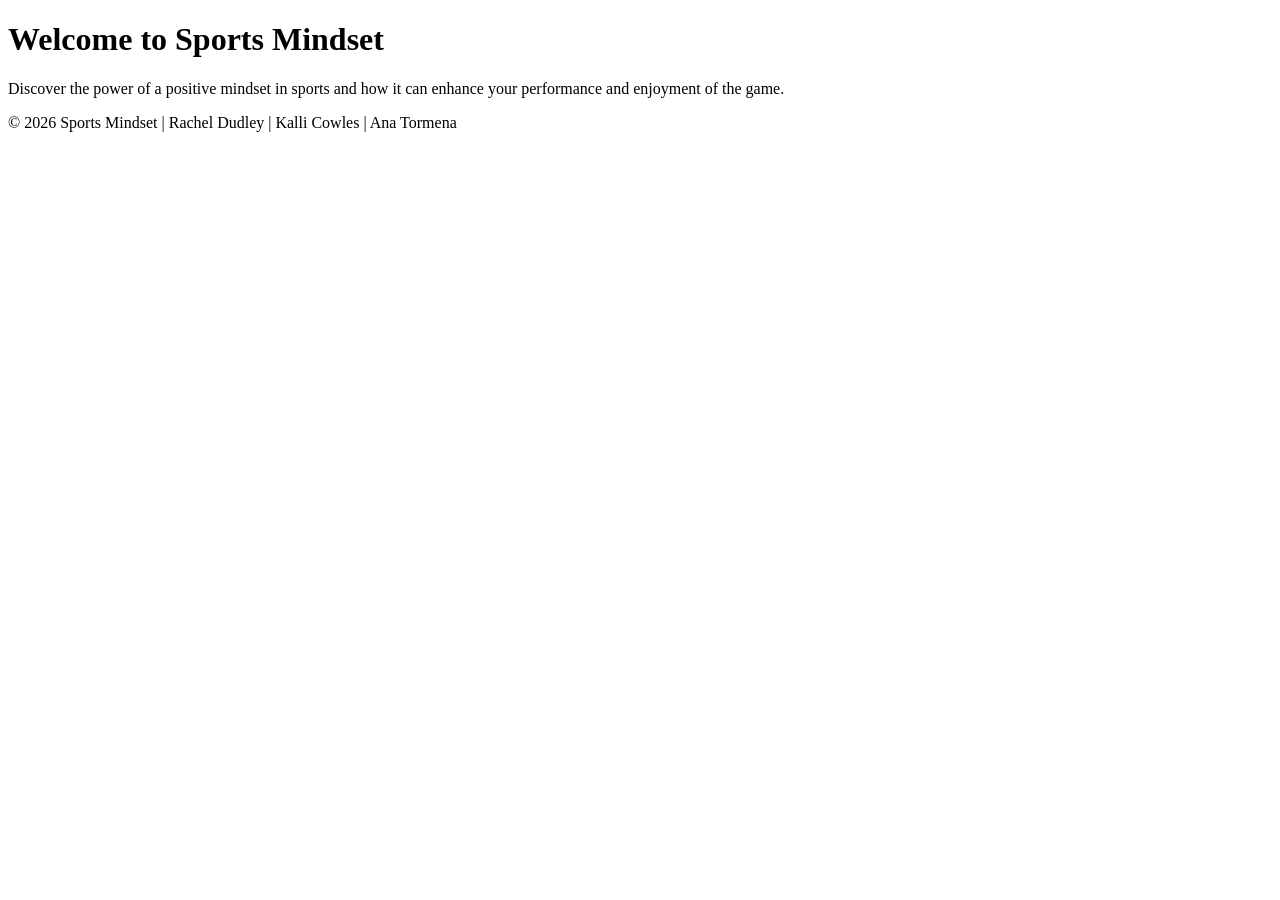
==== index.html @ dffb7da3 "remove full stop" ====
<!DOCTYPE html>
<html lang="en">
<head>
    <meta charset="UTF-8">
    <meta name="viewport" content="width=device-width, initial-scale=1.0">
    <title>Sports Mindset</title>
</head>
<body>
    <h1>Welcome to Sports Mindset</h1>
    <p>Discover the power of a positive mindset in sports and how it can enhance your performance and enjoyment of the game.</p>
</body>
<footer>
    <p>&copy; 2026 Sports Mindset | Rachel Dudley | Kalli Cowles | Ana Tormena</p>
</footer>
</html>
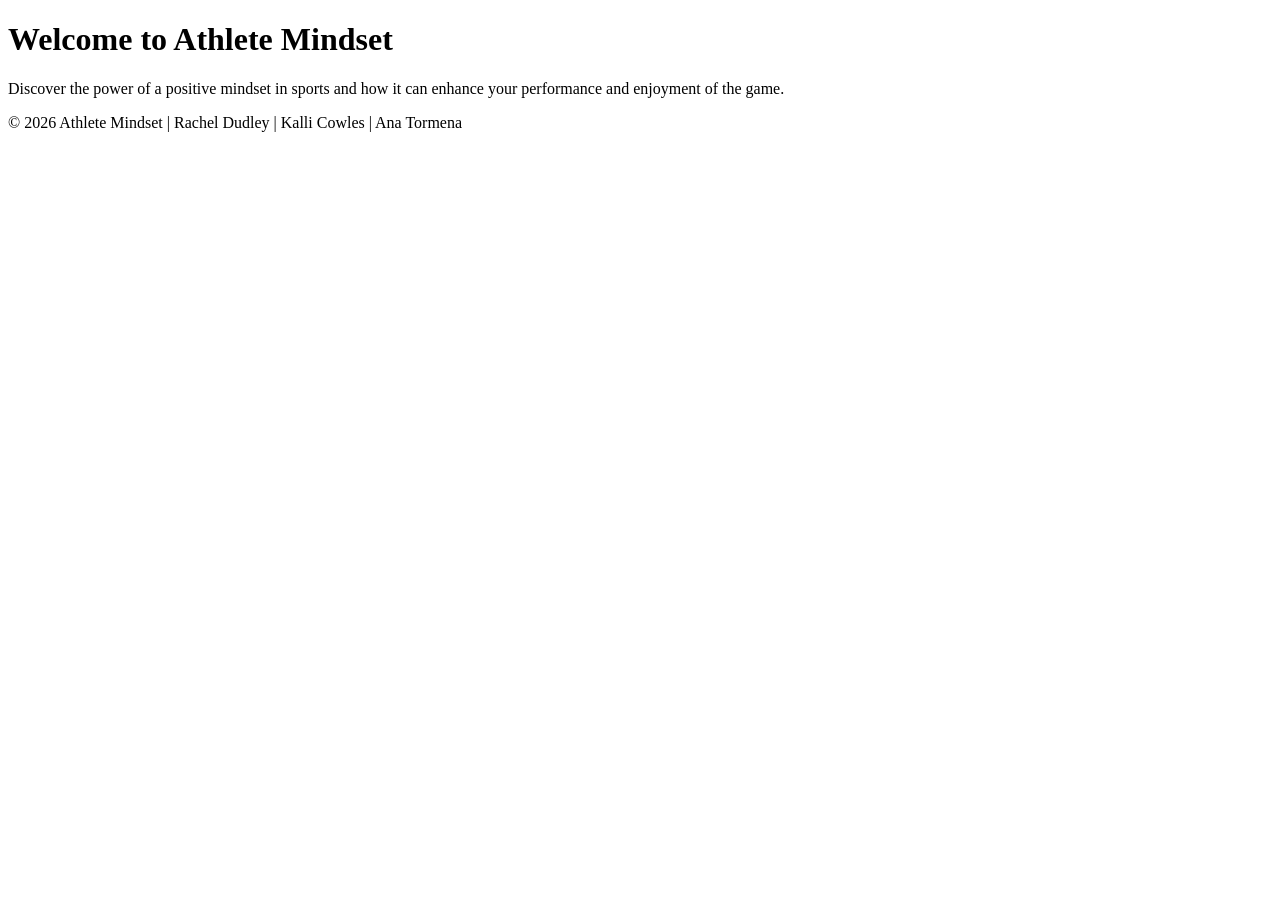
==== commit 06a1fe43: "update Sport Mindset to Athlete Mindset" ====
--- a/index.html
+++ b/index.html
@@ -3,13 +3,13 @@
 <head>
     <meta charset="UTF-8">
     <meta name="viewport" content="width=device-width, initial-scale=1.0">
-    <title>Sports Mindset</title>
+    <title>Athlete Mindset</title>
 </head>
 <body>
-    <h1>Welcome to Sports Mindset</h1>
+    <h1>Welcome to Athlete Mindset</h1>
     <p>Discover the power of a positive mindset in sports and how it can enhance your performance and enjoyment of the game.</p>
 </body>
 <footer>
-    <p>&copy; 2026 Sports Mindset | Rachel Dudley | Kalli Cowles | Ana Tormena</p>
+    <p>&copy; 2026 Athlete Mindset | Rachel Dudley | Kalli Cowles | Ana Tormena</p>
 </footer>
 </html>
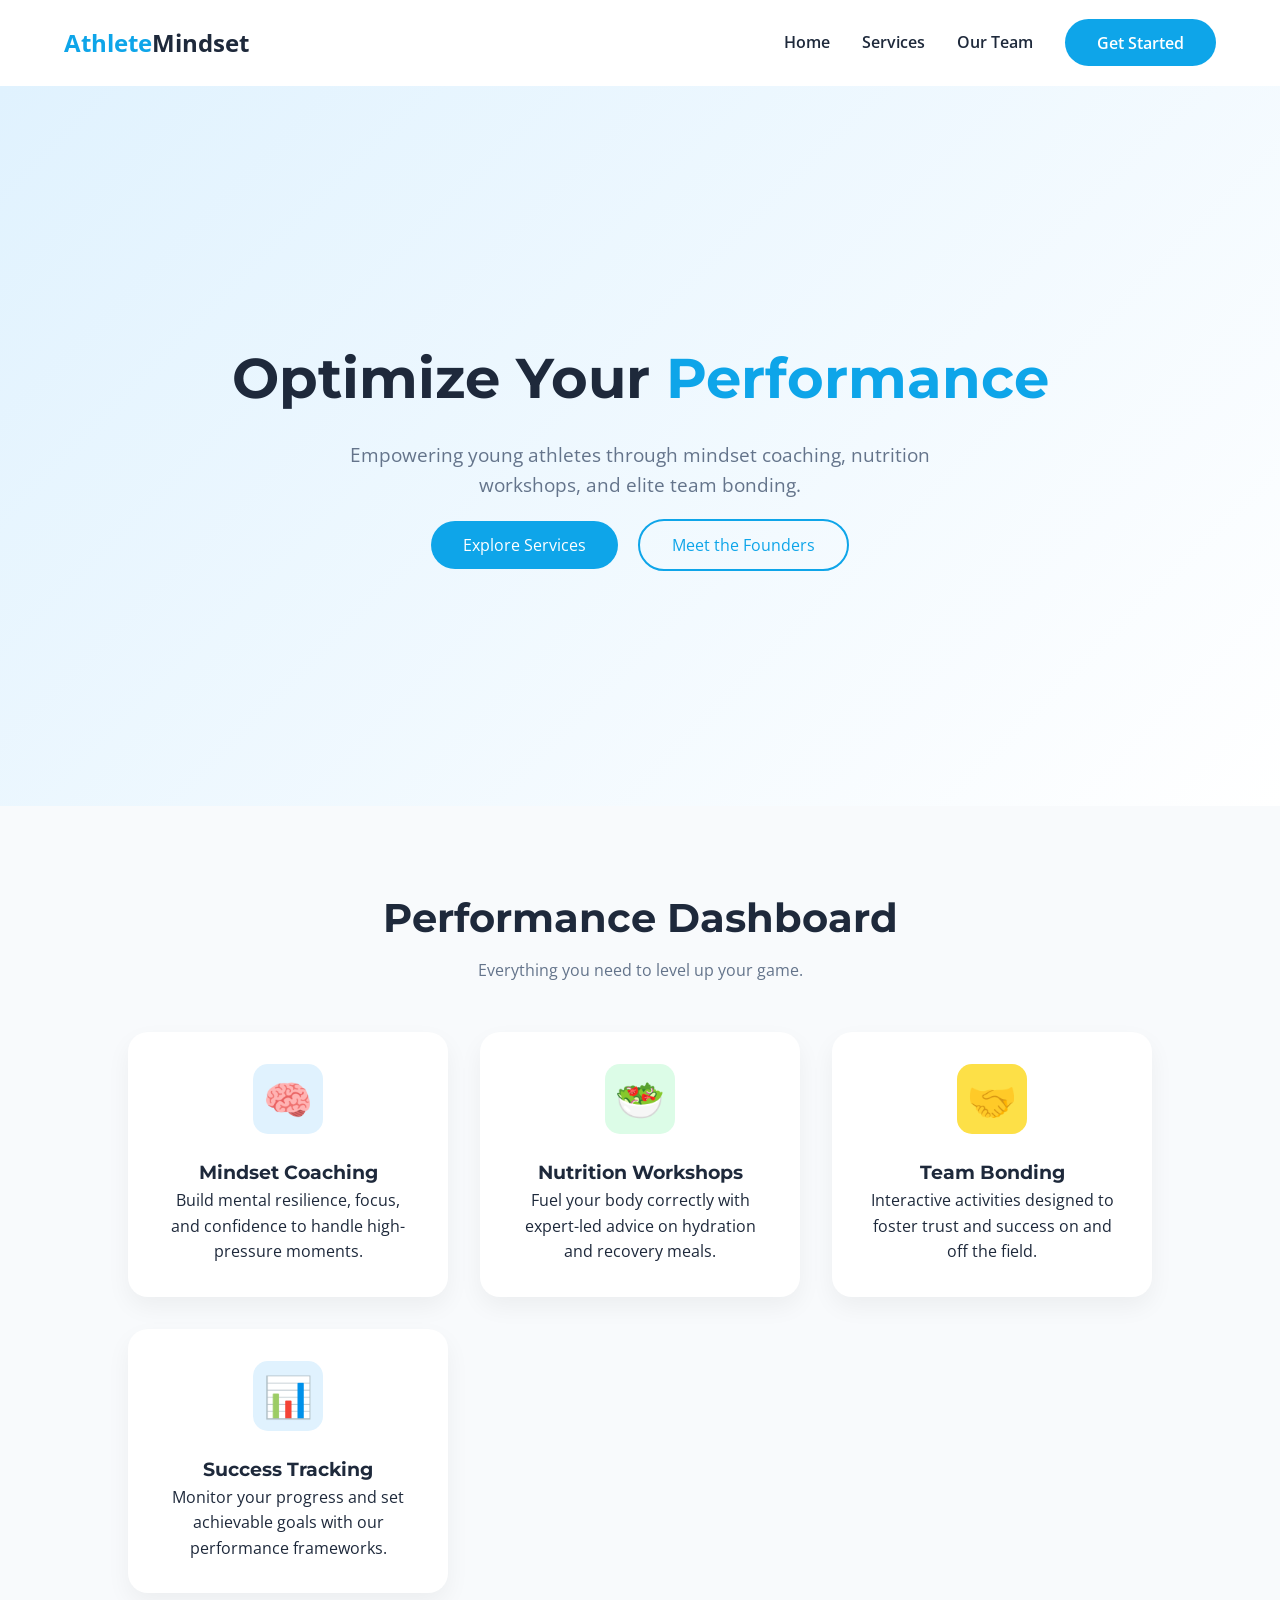
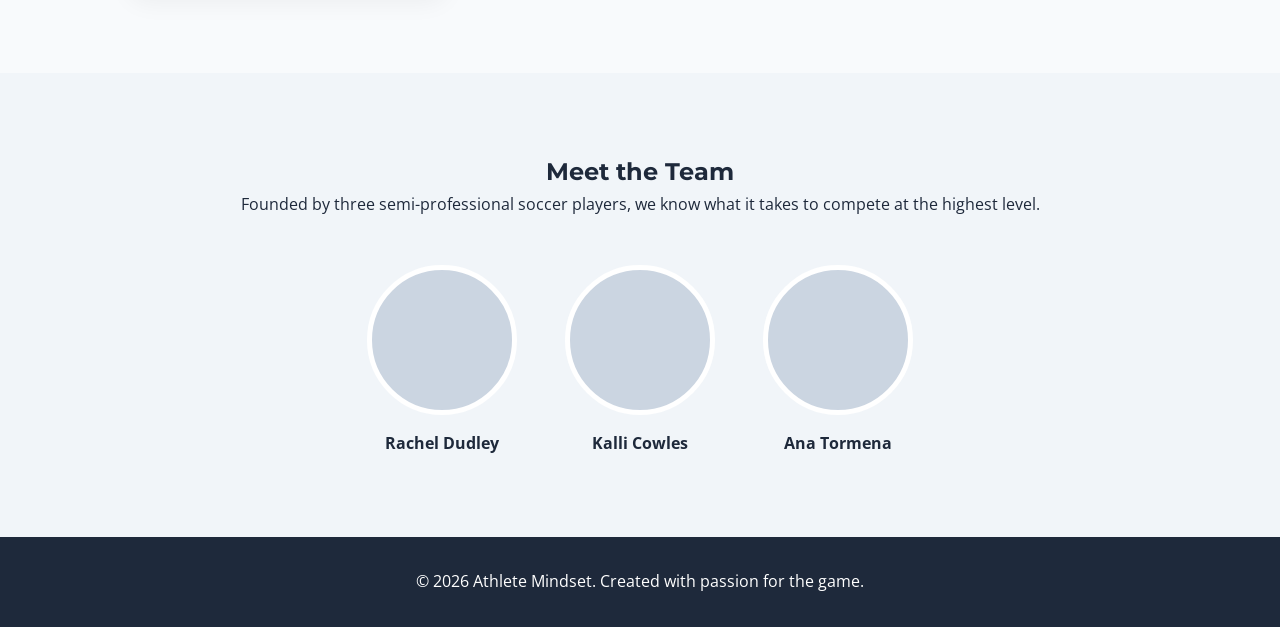
==== commit 7b7ded5d: "Add css style file and js for functionality" ====
--- a/index.html
+++ b/index.html
@@ -3,13 +3,96 @@
 <head>
     <meta charset="UTF-8">
     <meta name="viewport" content="width=device-width, initial-scale=1.0">
-    <title>Athlete Mindset</title>
+    <title>Athlete Mindset | Peak Performance</title>
+    <link rel="stylesheet" href="style.css">
+    <!-- Google Fonts: Montserrat for headings, Open Sans for body -->
+    <link href="https://fonts.googleapis.com/css2?family=Montserrat:wght@700&family=Open+Sans:wght@400;600&display=swap" rel="stylesheet">
 </head>
 <body>
-    <h1>Welcome to Athlete Mindset</h1>
-    <p>Discover the power of a positive mindset in sports and how it can enhance your performance and enjoyment of the game.</p>
+
+    <!-- Navigation -->
+    <nav class="navbar">
+        <div class="logo">Athlete<span>Mindset</span></div>
+        <ul class="nav-links">
+            <li><a href="#home">Home</a></li>
+            <li><a href="#services">Services</a></li>
+            <li><a href="#about">Our Team</a></li>
+            <li><a href="#contact" class="btn-primary">Get Started</a></li>
+        </ul>
+    </nav>
+
+    <!-- Hero Section -->
+    <header id="home" class="hero">
+        <div class="hero-content">
+            <h1>Optimize Your <span class="highlight">Performance</span></h1>
+            <p>Empowering young athletes through mindset coaching, nutrition workshops, and elite team bonding.</p>
+            <div class="hero-btns">
+                <a href="#services" class="btn-primary">Explore Services</a>
+                <a href="#about" class="btn-secondary">Meet the Founders</a>
+            </div>
+        </div>
+    </header>
+
+    <!-- Dashboard/Services Section -->
+    <section id="services" class="dashboard-section">
+        <h2 class="section-title">Performance Dashboard</h2>
+        <p class="section-subtitle">Everything you need to level up your game.</p>
+        
+        <div class="dashboard-grid">
+            <!-- Card 1 -->
+            <div class="card">
+                <div class="card-icon blue">🧠</div>
+                <h3>Mindset Coaching</h3>
+                <p>Build mental resilience, focus, and confidence to handle high-pressure moments.</p>
+            </div>
+            <!-- Card 2 -->
+            <div class="card">
+                <div class="card-icon green">🥗</div>
+                <h3>Nutrition Workshops</h3>
+                <p>Fuel your body correctly with expert-led advice on hydration and recovery meals.</p>
+            </div>
+            <!-- Card 3 -->
+            <div class="card">
+                <div class="card-icon yellow">🤝</div>
+                <h3>Team Bonding</h3>
+                <p>Interactive activities designed to foster trust and success on and off the field.</p>
+            </div>
+            <!-- Card 4 -->
+            <div class="card">
+                <div class="card-icon blue">📊</div>
+                <h3>Success Tracking</h3>
+                <p>Monitor your progress and set achievable goals with our performance frameworks.</p>
+            </div>
+        </div>
+    </section>
+
+    <!-- About Section -->
+    <section id="about" class="about-section">
+        <div class="about-container">
+            <h2>Meet the Team</h2>
+            <p>Founded by three semi-professional soccer players, we know what it takes to compete at the highest level.</p>
+            <div class="team-grid">
+                <div class="team-member">
+                    <div class="member-photo"></div>
+                    <h4>Rachel Dudley</h4>
+                </div>
+                <div class="team-member">
+                    <div class="member-photo"></div>
+                    <h4>Kalli Cowles</h4>
+                </div>
+                <div class="team-member">
+                    <div class="member-photo"></div>
+                    <h4>Ana Tormena</h4>
+                </div>
+            </div>
+        </div>
+    </section>
+
+    <!-- Footer -->
+    <footer>
+        <p>&copy; 2026 Athlete Mindset. Created with passion for the game.</p>
+    </footer>
+
+    <script src="script.js"></script>
 </body>
-<footer>
-    <p>&copy; 2026 Athlete Mindset | Rachel Dudley | Kalli Cowles | Ana Tormena</p>
-</footer>
 </html>
--- a/style.css
+++ b/style.css
@@ -0,0 +1,193 @@
+/* Color Palette & Variables */
+:root {
+    --primary-blue: #0EA5E9;
+    --soft-blue: #E0F2FE;
+    --light-green: #DCFCE7;
+    --accent-yellow: #FDE047;
+    --text-dark: #1E293B;
+    --text-light: #64748B;
+    --white: #FFFFFF;
+}
+
+* {
+    margin: 0;
+    padding: 0;
+    box-sizing: border-box;
+}
+
+body {
+    font-family: 'Open Sans', sans-serif;
+    color: var(--text-dark);
+    line-height: 1.6;
+    background-color: #F8FAFC;
+    scroll-behavior: smooth;
+}
+
+h1, h2, h3 {
+    font-family: 'Montserrat', sans-serif;
+}
+
+/* Navigation */
+.navbar {
+    display: flex;
+    justify-content: space-between;
+    align-items: center;
+    padding: 1.5rem 5%;
+    background: var(--white);
+    position: sticky;
+    top: 0;
+    z-index: 1000;
+    box-shadow: 0 2px 10px rgba(0,0,0,0.05);
+}
+
+.logo {
+    font-size: 1.5rem;
+    font-weight: 700;
+    color: var(--primary-blue);
+}
+
+.logo span {
+    color: var(--text-dark);
+}
+
+.nav-links {
+    display: flex;
+    list-style: none;
+    align-items: center;
+}
+
+.nav-links li {
+    margin-left: 2rem;
+}
+
+.nav-links a {
+    text-decoration: none;
+    color: var(--text-dark);
+    font-weight: 600;
+    transition: 0.3s;
+}
+
+.nav-links a:hover {
+    color: var(--primary-blue);
+}
+
+/* Hero Section */
+.hero {
+    height: 80vh;
+    display: flex;
+    align-items: center;
+    justify-content: center;
+    text-align: center;
+    background: linear-gradient(135deg, var(--soft-blue) 0%, #ffffff 100%);
+    padding: 0 5%;
+}
+
+.hero h1 {
+    font-size: 3.5rem;
+    margin-bottom: 1rem;
+}
+
+.highlight {
+    color: var(--primary-blue);
+}
+
+.hero p {
+    font-size: 1.2rem;
+    color: var(--text-light);
+    max-width: 600px;
+    margin: 0 auto 2rem;
+}
+
+/* Buttons */
+.btn-primary {
+    background: var(--primary-blue);
+    color: white !important;
+    padding: 0.8rem 2rem;
+    border-radius: 50px;
+    text-decoration: none;
+    transition: 0.3s;
+}
+
+.btn-primary:hover {
+    background: #0284c7;
+    transform: translateY(-2px);
+}
+
+.btn-secondary {
+    border: 2px solid var(--primary-blue);
+    color: var(--primary-blue);
+    padding: 0.8rem 2rem;
+    border-radius: 50px;
+    text-decoration: none;
+    margin-left: 1rem;
+}
+
+/* Dashboard Section */
+.dashboard-section {
+    padding: 5rem 10%;
+    text-align: center;
+}
+
+.section-title { font-size: 2.5rem; margin-bottom: 0.5rem; }
+.section-subtitle { color: var(--text-light); margin-bottom: 3rem; }
+
+.dashboard-grid {
+    display: grid;
+    grid-template-columns: repeat(auto-fit, minmax(250px, 1fr));
+    gap: 2rem;
+}
+
+.card {
+    background: var(--white);
+    padding: 2rem;
+    border-radius: 20px;
+    box-shadow: 0 10px 25px rgba(0,0,0,0.05);
+    transition: 0.3s;
+}
+
+.card:hover { transform: translateY(-10px); }
+
+.card-icon {
+    font-size: 2.5rem;
+    width: 70px;
+    height: 70px;
+    line-height: 70px;
+    border-radius: 15px;
+    margin: 0 auto 1.5rem;
+}
+
+.blue { background: var(--soft-blue); }
+.green { background: var(--light-green); }
+.yellow { background: var(--accent-yellow); }
+
+/* About Section */
+.about-section {
+    background: #f1f5f9;
+    padding: 5rem 10%;
+    text-align: center;
+}
+
+.team-grid {
+    display: flex;
+    justify-content: center;
+    gap: 3rem;
+    margin-top: 3rem;
+    flex-wrap: wrap;
+}
+
+.member-photo {
+    width: 150px;
+    height: 150px;
+    background: #cbd5e1;
+    border-radius: 50%;
+    margin: 0 auto 1rem;
+    border: 5px solid white;
+}
+
+/* Footer */
+footer {
+    padding: 2rem;
+    text-align: center;
+    background: var(--text-dark);
+    color: white;
+}
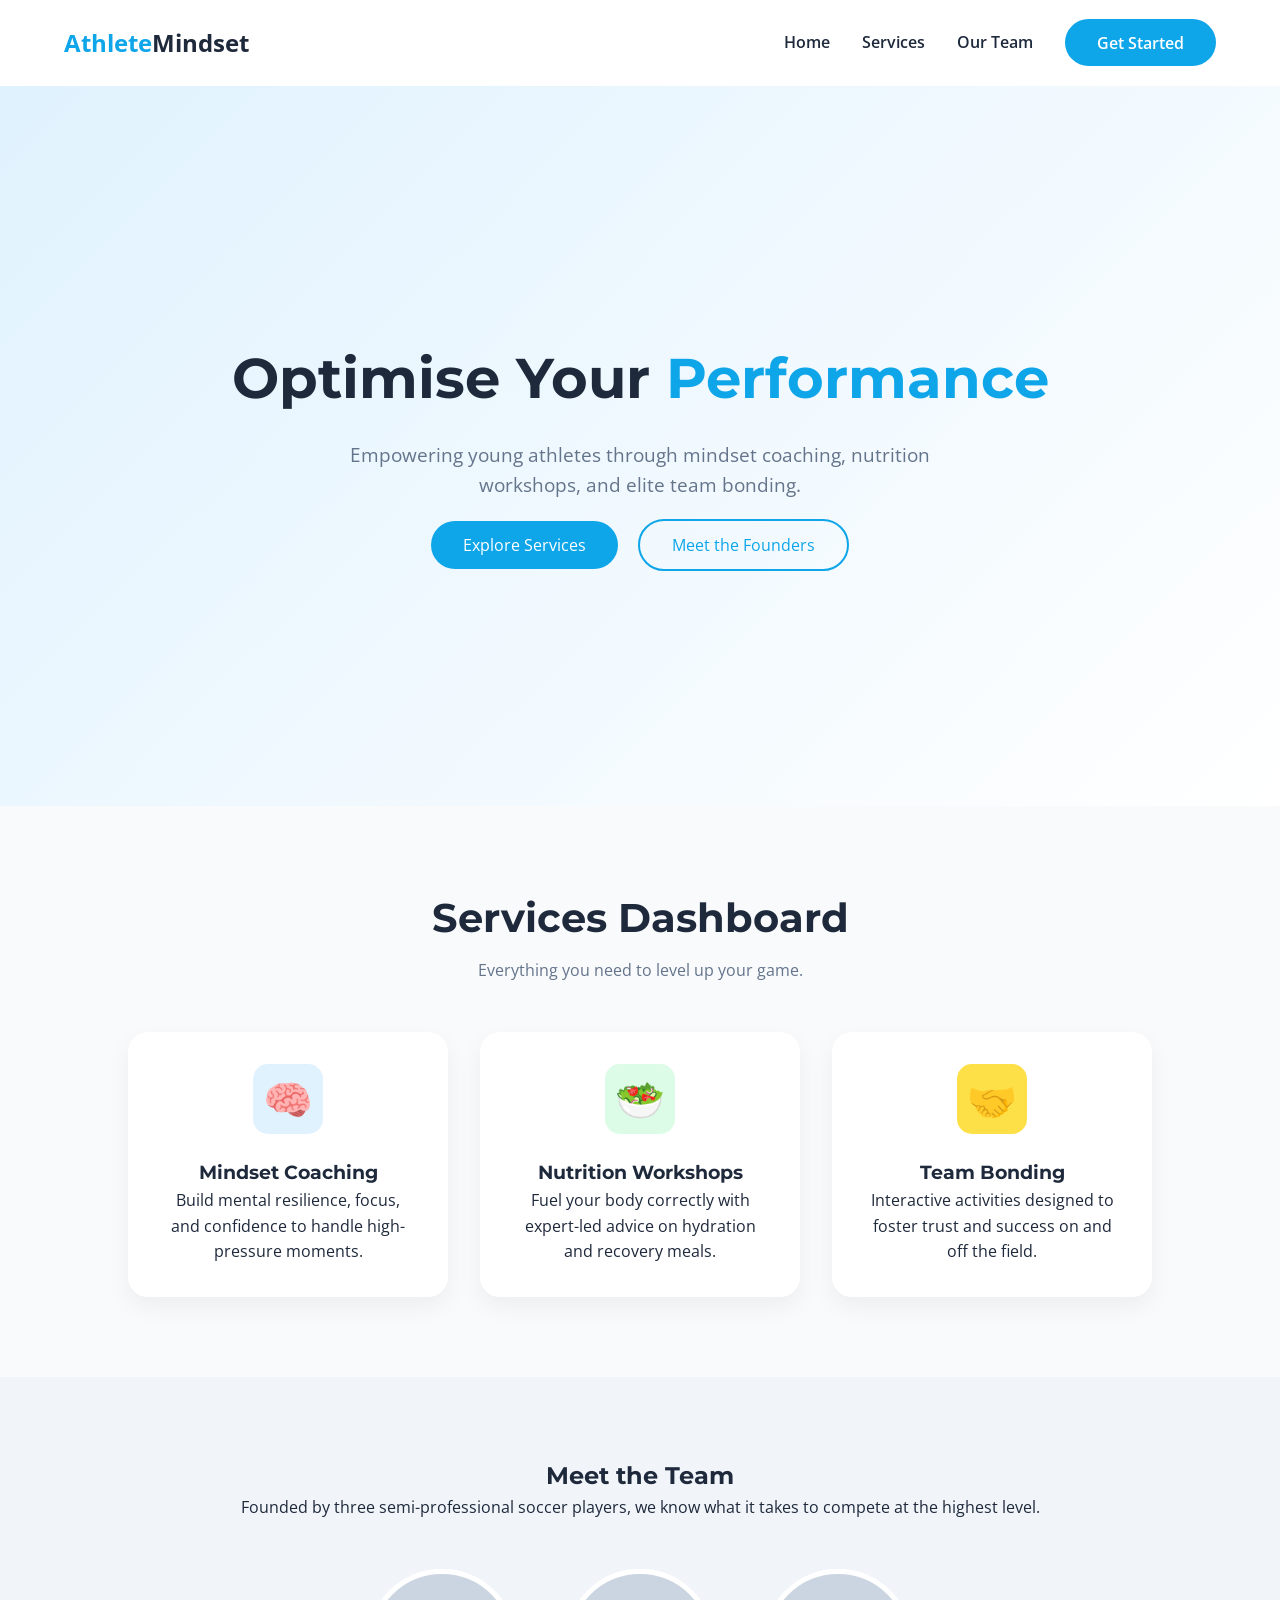
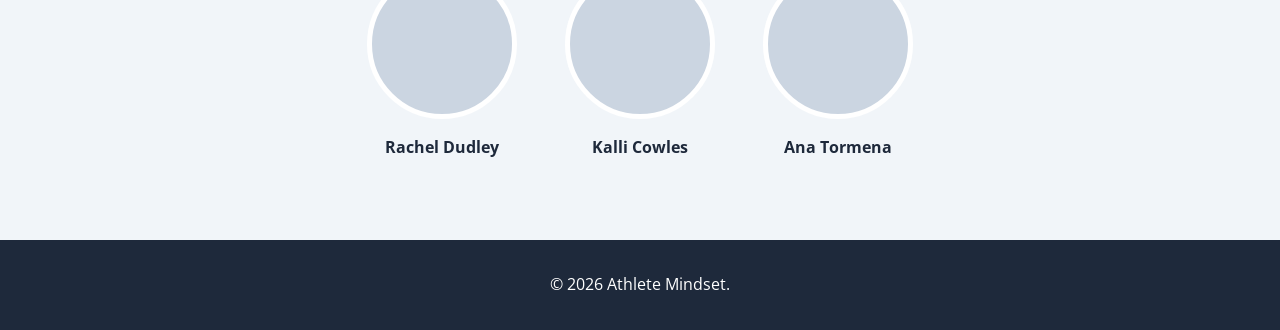
==== commit ed160be0: "typo and reduce to 3 services" ====
--- a/index.html
+++ b/index.html
@@ -24,7 +24,7 @@
     <!-- Hero Section -->
     <header id="home" class="hero">
         <div class="hero-content">
-            <h1>Optimize Your <span class="highlight">Performance</span></h1>
+            <h1>Optimise Your <span class="highlight">Performance</span></h1>
             <p>Empowering young athletes through mindset coaching, nutrition workshops, and elite team bonding.</p>
             <div class="hero-btns">
                 <a href="#services" class="btn-primary">Explore Services</a>
@@ -35,7 +35,7 @@
 
     <!-- Dashboard/Services Section -->
     <section id="services" class="dashboard-section">
-        <h2 class="section-title">Performance Dashboard</h2>
+        <h2 class="section-title">Services Dashboard</h2>
         <p class="section-subtitle">Everything you need to level up your game.</p>
         
         <div class="dashboard-grid">
@@ -56,12 +56,6 @@
                 <div class="card-icon yellow">🤝</div>
                 <h3>Team Bonding</h3>
                 <p>Interactive activities designed to foster trust and success on and off the field.</p>
-            </div>
-            <!-- Card 4 -->
-            <div class="card">
-                <div class="card-icon blue">📊</div>
-                <h3>Success Tracking</h3>
-                <p>Monitor your progress and set achievable goals with our performance frameworks.</p>
             </div>
         </div>
     </section>
@@ -90,7 +84,7 @@
 
     <!-- Footer -->
     <footer>
-        <p>&copy; 2026 Athlete Mindset. Created with passion for the game.</p>
+        <p>&copy; 2026 Athlete Mindset.</p>
     </footer>
 
     <script src="script.js"></script>
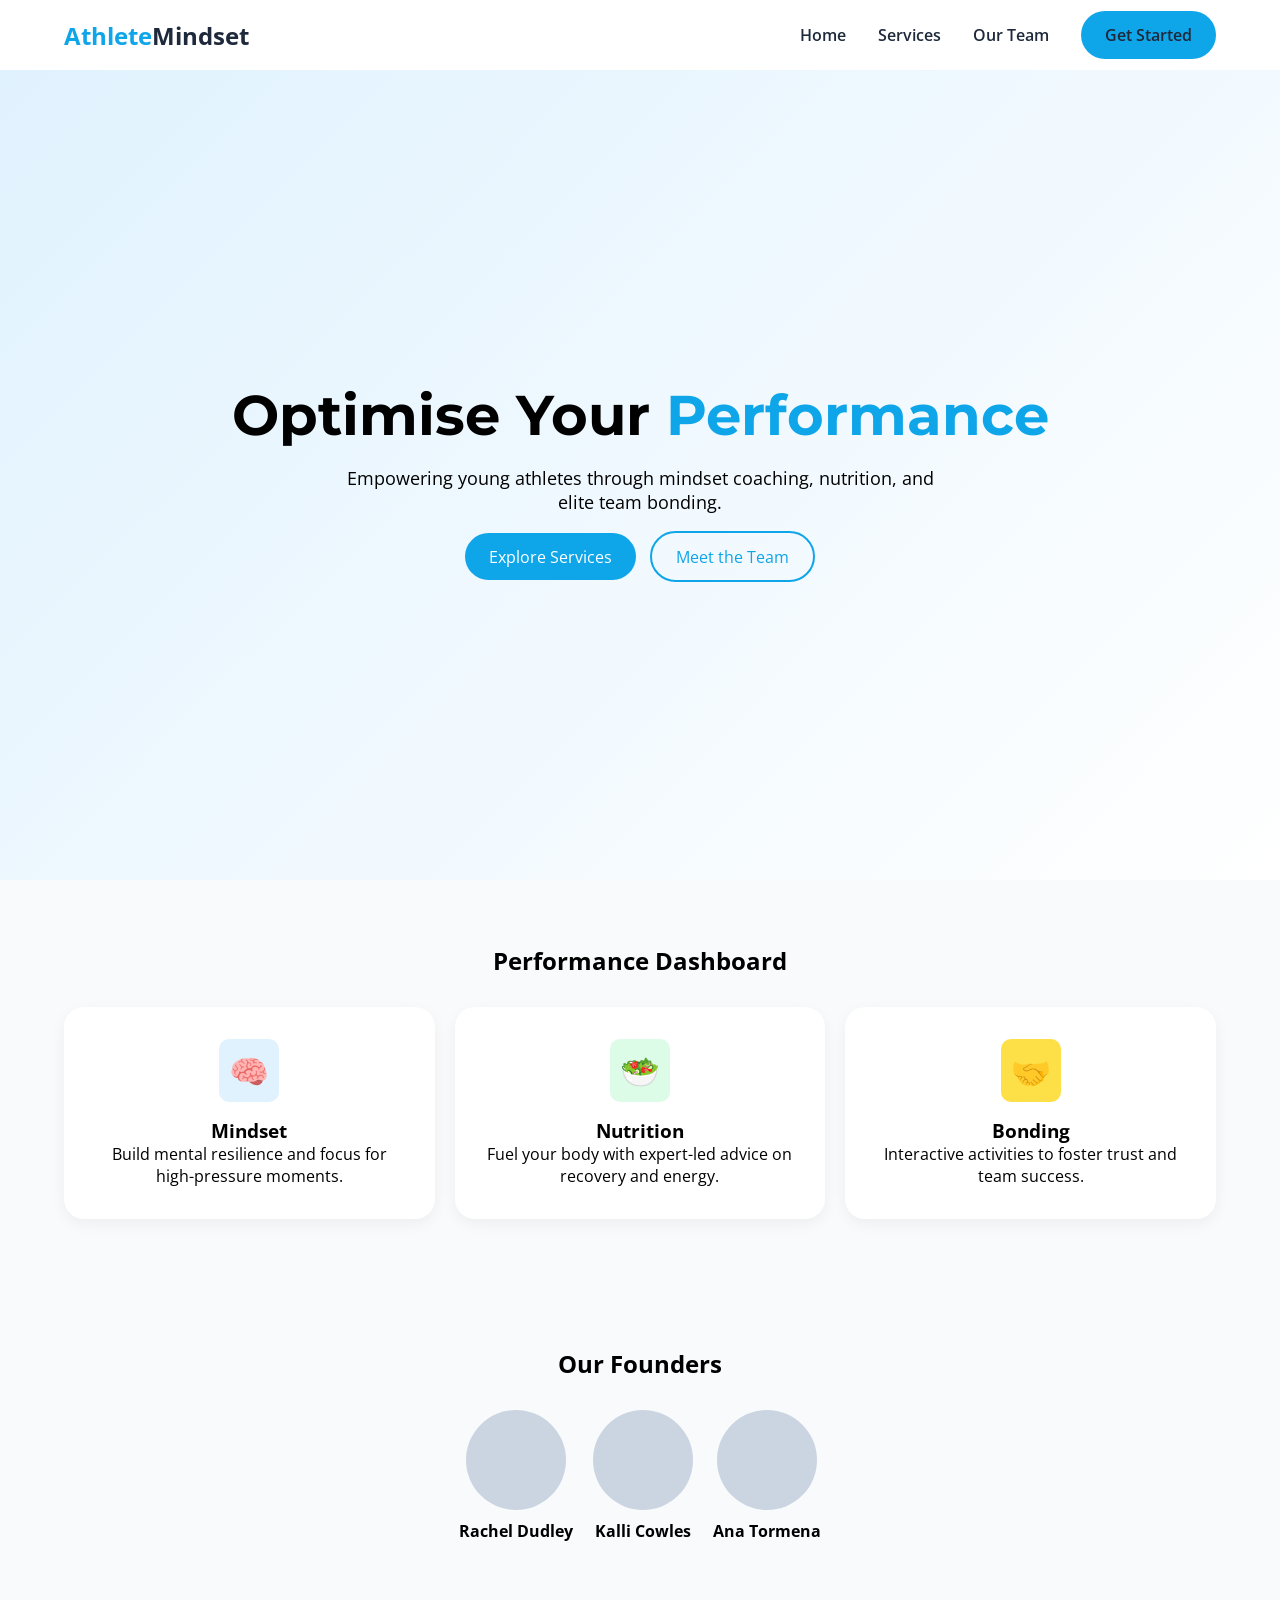
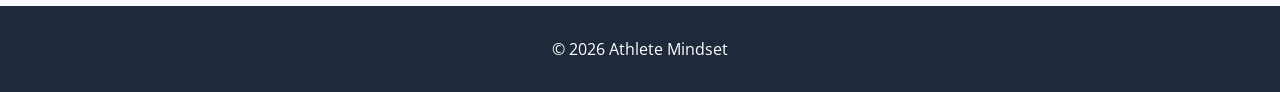
==== commit 8f4c3e22: "test now on a small mobile screen" ====
--- a/index.html
+++ b/index.html
@@ -5,7 +5,6 @@
     <meta name="viewport" content="width=device-width, initial-scale=1.0">
     <title>Athlete Mindset | Peak Performance</title>
     <link rel="stylesheet" href="style.css">
-    <!-- Google Fonts: Montserrat for headings, Open Sans for body -->
     <link href="https://fonts.googleapis.com/css2?family=Montserrat:wght@700&family=Open+Sans:wght@400;600&display=swap" rel="stylesheet">
 </head>
 <body>
@@ -13,6 +12,14 @@
     <!-- Navigation -->
     <nav class="navbar">
         <div class="logo">Athlete<span>Mindset</span></div>
+        
+        <!-- Hamburger Menu Icon -->
+        <div class="menu-toggle" id="mobile-menu">
+            <span class="bar"></span>
+            <span class="bar"></span>
+            <span class="bar"></span>
+        </div>
+
         <ul class="nav-links">
             <li><a href="#home">Home</a></li>
             <li><a href="#services">Services</a></li>
@@ -25,37 +32,32 @@
     <header id="home" class="hero">
         <div class="hero-content">
             <h1>Optimise Your <span class="highlight">Performance</span></h1>
-            <p>Empowering young athletes through mindset coaching, nutrition workshops, and elite team bonding.</p>
+            <p>Empowering young athletes through mindset coaching, nutrition, and elite team bonding.</p>
             <div class="hero-btns">
                 <a href="#services" class="btn-primary">Explore Services</a>
-                <a href="#about" class="btn-secondary">Meet the Founders</a>
+                <a href="#about" class="btn-secondary">Meet the Team</a>
             </div>
         </div>
     </header>
 
     <!-- Dashboard/Services Section -->
     <section id="services" class="dashboard-section">
-        <h2 class="section-title">Services Dashboard</h2>
-        <p class="section-subtitle">Everything you need to level up your game.</p>
-        
+        <h2 class="section-title">Performance Dashboard</h2>
         <div class="dashboard-grid">
-            <!-- Card 1 -->
             <div class="card">
                 <div class="card-icon blue">🧠</div>
-                <h3>Mindset Coaching</h3>
-                <p>Build mental resilience, focus, and confidence to handle high-pressure moments.</p>
+                <h3>Mindset</h3>
+                <p>Build mental resilience and focus for high-pressure moments.</p>
             </div>
-            <!-- Card 2 -->
             <div class="card">
                 <div class="card-icon green">🥗</div>
-                <h3>Nutrition Workshops</h3>
-                <p>Fuel your body correctly with expert-led advice on hydration and recovery meals.</p>
+                <h3>Nutrition</h3>
+                <p>Fuel your body with expert-led advice on recovery and energy.</p>
             </div>
-            <!-- Card 3 -->
             <div class="card">
                 <div class="card-icon yellow">🤝</div>
-                <h3>Team Bonding</h3>
-                <p>Interactive activities designed to foster trust and success on and off the field.</p>
+                <h3>Bonding</h3>
+                <p>Interactive activities to foster trust and team success.</p>
             </div>
         </div>
     </section>
@@ -63,8 +65,7 @@
     <!-- About Section -->
     <section id="about" class="about-section">
         <div class="about-container">
-            <h2>Meet the Team</h2>
-            <p>Founded by three semi-professional soccer players, we know what it takes to compete at the highest level.</p>
+            <h2>Our Founders</h2>
             <div class="team-grid">
                 <div class="team-member">
                     <div class="member-photo"></div>
@@ -82,9 +83,8 @@
         </div>
     </section>
 
-    <!-- Footer -->
     <footer>
-        <p>&copy; 2026 Athlete Mindset.</p>
+        <p>&copy; 2026 Athlete Mindset</p>
     </footer>
 
     <script src="script.js"></script>
--- a/style.css
+++ b/style.css
@@ -1,79 +1,42 @@
-/* Color Palette & Variables */
 :root {
     --primary-blue: #0EA5E9;
     --soft-blue: #E0F2FE;
     --light-green: #DCFCE7;
     --accent-yellow: #FDE047;
     --text-dark: #1E293B;
-    --text-light: #64748B;
     --white: #FFFFFF;
 }
 
-* {
-    margin: 0;
-    padding: 0;
-    box-sizing: border-box;
-}
+* { margin: 0; padding: 0; box-sizing: border-box; }
+body { font-family: 'Open Sans', sans-serif; background-color: #F8FAFC; overflow-x: hidden; }
 
-body {
-    font-family: 'Open Sans', sans-serif;
-    color: var(--text-dark);
-    line-height: 1.6;
-    background-color: #F8FAFC;
-    scroll-behavior: smooth;
-}
-
-h1, h2, h3 {
-    font-family: 'Montserrat', sans-serif;
-}
-
-/* Navigation */
+/* Desktop Navigation */
 .navbar {
     display: flex;
     justify-content: space-between;
     align-items: center;
-    padding: 1.5rem 5%;
+    padding: 1rem 5%;
     background: var(--white);
     position: sticky;
     top: 0;
     z-index: 1000;
-    box-shadow: 0 2px 10px rgba(0,0,0,0.05);
+    height: 70px;
 }
 
-.logo {
-    font-size: 1.5rem;
-    font-weight: 700;
-    color: var(--primary-blue);
-}
+.logo { font-size: 1.5rem; font-weight: 700; color: var(--primary-blue); }
+.logo span { color: var(--text-dark); }
 
-.logo span {
-    color: var(--text-dark);
-}
+.nav-links { display: flex; list-style: none; align-items: center; }
+.nav-links li { margin-left: 2rem; }
+.nav-links a { text-decoration: none; color: var(--text-dark); font-weight: 600; }
 
-.nav-links {
-    display: flex;
-    list-style: none;
-    align-items: center;
-}
-
-.nav-links li {
-    margin-left: 2rem;
-}
-
-.nav-links a {
-    text-decoration: none;
-    color: var(--text-dark);
-    font-weight: 600;
-    transition: 0.3s;
-}
-
-.nav-links a:hover {
-    color: var(--primary-blue);
-}
+/* Mobile Menu Toggle (Hidden on Desktop) */
+.menu-toggle { display: none; cursor: pointer; }
+.bar { display: block; width: 25px; height: 3px; margin: 5px auto; background-color: var(--text-dark); transition: 0.3s; }
 
 /* Hero Section */
 .hero {
-    height: 80vh;
+    height: 90vh;
     display: flex;
     align-items: center;
     justify-content: center;
@@ -81,113 +44,63 @@
     background: linear-gradient(135deg, var(--soft-blue) 0%, #ffffff 100%);
     padding: 0 5%;
 }
-
-.hero h1 {
-    font-size: 3.5rem;
-    margin-bottom: 1rem;
-}
-
-.highlight {
-    color: var(--primary-blue);
-}
-
-.hero p {
-    font-size: 1.2rem;
-    color: var(--text-light);
-    max-width: 600px;
-    margin: 0 auto 2rem;
-}
+.hero h1 { font-size: 3.5rem; font-family: 'Montserrat'; margin-bottom: 1rem; line-height: 1.2; }
+.highlight { color: var(--primary-blue); }
+.hero p { font-size: 1.1rem; max-width: 600px; margin: 0 auto 2rem; }
 
 /* Buttons */
-.btn-primary {
-    background: var(--primary-blue);
-    color: white !important;
-    padding: 0.8rem 2rem;
-    border-radius: 50px;
-    text-decoration: none;
-    transition: 0.3s;
-}
+.btn-primary { background: var(--primary-blue); color: white; padding: 0.8rem 1.5rem; border-radius: 50px; text-decoration: none; }
+.btn-secondary { border: 2px solid var(--primary-blue); color: var(--primary-blue); padding: 0.8rem 1.5rem; border-radius: 50px; text-decoration: none; margin-left: 10px; }
 
-.btn-primary:hover {
-    background: #0284c7;
-    transform: translateY(-2px);
-}
+/* Grid Sections */
+.dashboard-section, .about-section { padding: 4rem 5%; text-align: center; }
+.dashboard-grid { display: grid; grid-template-columns: repeat(3, 1fr); gap: 20px; margin-top: 30px; }
+.card { background: white; padding: 2rem; border-radius: 20px; box-shadow: 0 5px 15px rgba(0,0,0,0.05); }
+.card-icon { font-size: 2rem; margin-bottom: 1rem; padding: 10px; border-radius: 10px; display: inline-block; }
+.blue { background: var(--soft-blue); } .green { background: var(--light-green); } .yellow { background: var(--accent-yellow); }
 
-.btn-secondary {
-    border: 2px solid var(--primary-blue);
-    color: var(--primary-blue);
-    padding: 0.8rem 2rem;
-    border-radius: 50px;
-    text-decoration: none;
-    margin-left: 1rem;
-}
+.team-grid { display: flex; justify-content: center; gap: 20px; margin-top: 30px; }
+.member-photo { width: 100px; height: 100px; background: #cbd5e1; border-radius: 50%; margin: 0 auto 10px; }
 
-/* Dashboard Section */
-.dashboard-section {
-    padding: 5rem 10%;
-    text-align: center;
-}
+footer { padding: 2rem; text-align: center; background: var(--text-dark); color: white; }
 
-.section-title { font-size: 2.5rem; margin-bottom: 0.5rem; }
-.section-subtitle { color: var(--text-light); margin-bottom: 3rem; }
+/* ========================================== */
+/* MOBILE RESPONSIVE RULES (The Fix)          */
+/* ========================================== */
 
-.dashboard-grid {
-    display: grid;
-    grid-template-columns: repeat(auto-fit, minmax(250px, 1fr));
-    gap: 2rem;
-}
+@media screen and (max-width: 768px) {
+    /* Navbar Mobile */
+    .menu-toggle { display: block; z-index: 1001; }
+    
+    .nav-links {
+        position: fixed;
+        top: -100%; /* Hidden off-screen */
+        left: 0;
+        flex-direction: column;
+        background: white;
+        width: 100%;
+        text-align: center;
+        transition: 0.3s;
+        box-shadow: 0 10px 10px rgba(0,0,0,0.1);
+        padding: 2rem 0;
+    }
 
-.card {
-    background: var(--white);
-    padding: 2rem;
-    border-radius: 20px;
-    box-shadow: 0 10px 25px rgba(0,0,0,0.05);
-    transition: 0.3s;
-}
+    .nav-links.active { top: 70px; } /* Slides down when clicked */
+    .nav-links li { margin: 1.5rem 0; }
 
-.card:hover { transform: translateY(-10px); }
+    /* Hero Mobile */
+    .hero h1 { font-size: 2.2rem; }
+    .hero-btns { display: flex; flex-direction: column; gap: 15px; }
+    .btn-secondary { margin-left: 0; }
 
-.card-icon {
-    font-size: 2.5rem;
-    width: 70px;
-    height: 70px;
-    line-height: 70px;
-    border-radius: 15px;
-    margin: 0 auto 1.5rem;
-}
+    /* Dashboard Grid Mobile (Stacking the cards) */
+    .dashboard-grid {
+        grid-template-columns: 1fr; /* Single column */
+    }
 
-.blue { background: var(--soft-blue); }
-.green { background: var(--light-green); }
-.yellow { background: var(--accent-yellow); }
-
-/* About Section */
-.about-section {
-    background: #f1f5f9;
-    padding: 5rem 10%;
-    text-align: center;
-}
-
-.team-grid {
-    display: flex;
-    justify-content: center;
-    gap: 3rem;
-    margin-top: 3rem;
-    flex-wrap: wrap;
-}
-
-.member-photo {
-    width: 150px;
-    height: 150px;
-    background: #cbd5e1;
-    border-radius: 50%;
-    margin: 0 auto 1rem;
-    border: 5px solid white;
-}
-
-/* Footer */
-footer {
-    padding: 2rem;
-    text-align: center;
-    background: var(--text-dark);
-    color: white;
+    /* Team Grid Mobile */
+    .team-grid {
+        flex-direction: column;
+        align-items: center;
+    }
 }
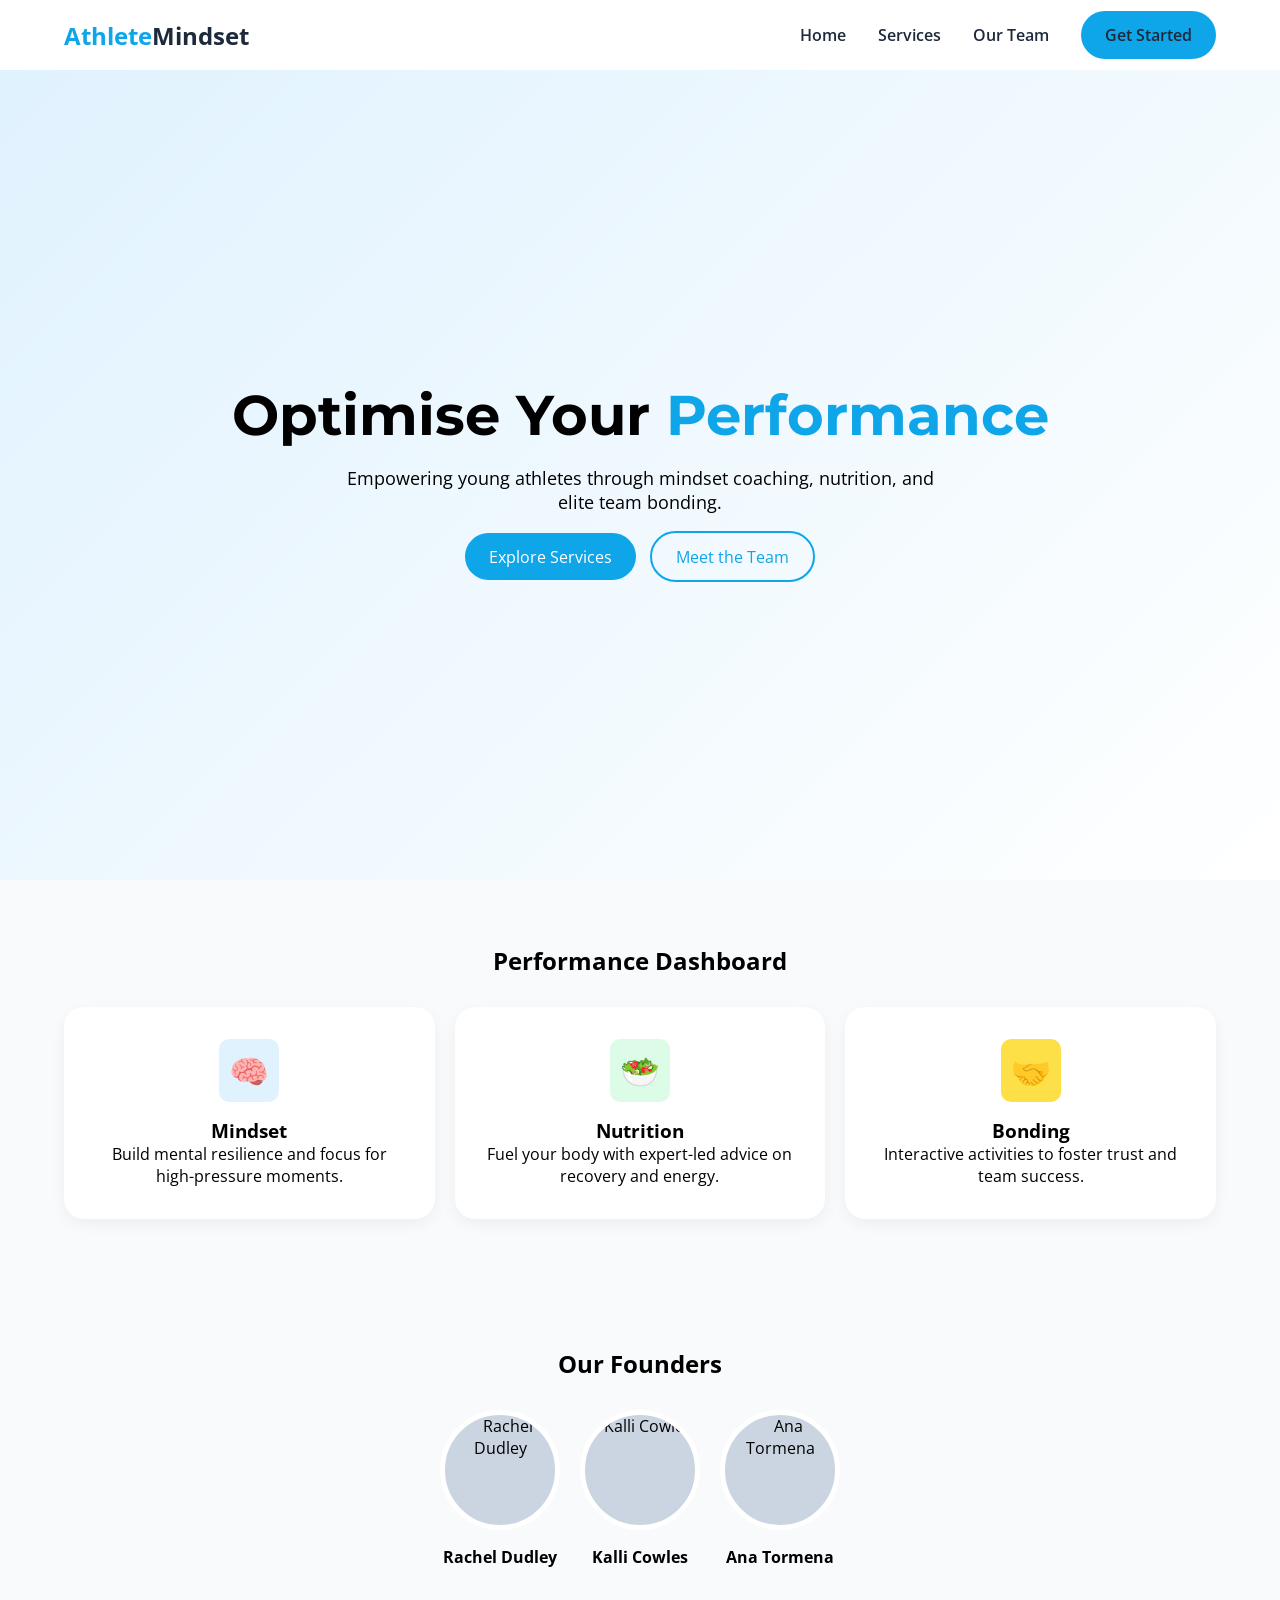
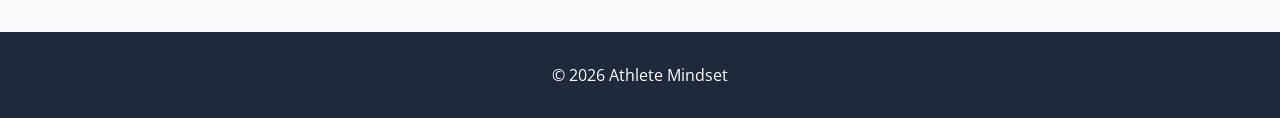
==== commit 7135175d: "add seperate pages for each service and team member" ====
--- a/index.html
+++ b/index.html
@@ -9,26 +9,19 @@
 </head>
 <body>
 
-    <!-- Navigation -->
     <nav class="navbar">
         <div class="logo">Athlete<span>Mindset</span></div>
-        
-        <!-- Hamburger Menu Icon -->
         <div class="menu-toggle" id="mobile-menu">
-            <span class="bar"></span>
-            <span class="bar"></span>
-            <span class="bar"></span>
+            <span class="bar"></span><span class="bar"></span><span class="bar"></span>
         </div>
-
         <ul class="nav-links">
-            <li><a href="#home">Home</a></li>
+            <li><a href="index.html">Home</a></li>
             <li><a href="#services">Services</a></li>
             <li><a href="#about">Our Team</a></li>
             <li><a href="#contact" class="btn-primary">Get Started</a></li>
         </ul>
     </nav>
 
-    <!-- Hero Section -->
     <header id="home" class="hero">
         <div class="hero-content">
             <h1>Optimise Your <span class="highlight">Performance</span></h1>
@@ -40,53 +33,61 @@
         </div>
     </header>
 
-    <!-- Dashboard/Services Section -->
     <section id="services" class="dashboard-section">
         <h2 class="section-title">Performance Dashboard</h2>
         <div class="dashboard-grid">
-            <div class="card">
-                <div class="card-icon blue">🧠</div>
-                <h3>Mindset</h3>
-                <p>Build mental resilience and focus for high-pressure moments.</p>
-            </div>
-            <div class="card">
-                <div class="card-icon green">🥗</div>
-                <h3>Nutrition</h3>
-                <p>Fuel your body with expert-led advice on recovery and energy.</p>
-            </div>
-            <div class="card">
-                <div class="card-icon yellow">🤝</div>
-                <h3>Bonding</h3>
-                <p>Interactive activities to foster trust and team success.</p>
+            <!-- Clickable Service Card -->
+            <a href="services/mindset.html" class="card-link">
+                <div class="card">
+                    <div class="card-icon blue">🧠</div>
+                    <h3>Mindset</h3>
+                    <p>Build mental resilience and focus for high-pressure moments.</p>
+                </div>
+            </a>
+            <a href="services/nutrition.html" class="card-link">
+                <div class="card">
+                    <div class="card-icon green">🥗</div>
+                    <h3>Nutrition</h3>
+                    <p>Fuel your body with expert-led advice on recovery and energy.</p>
+                </div>
+            </a>
+            <a href="services/bonding.html" class="card-link">
+                <div class="card">
+                    <div class="card-icon yellow">🤝</div>
+                    <h3>Bonding</h3>
+                    <p>Interactive activities to foster trust and team success.</p>
+                </div>
+            </a>
+        </div>
+    </section>
+
+    <section id="about" class="about-section">
+        <div class="about-container">
+            <h2>Our Founders</h2>
+            <div class="team-grid">
+                <a href="team/rachel.html" class="team-link">
+                    <div class="team-member">
+                        <img src="assets/rachel.jpg" alt="Rachel Dudley" class="member-photo">
+                        <h4>Rachel Dudley</h4>
+                    </div>
+                </a>
+                <a href="team/kalli.html" class="team-link">
+                    <div class="team-member">
+                        <img src="assets/kalli.jpg" alt="Kalli Cowles" class="member-photo">
+                        <h4>Kalli Cowles</h4>
+                    </div>
+                </a>
+                <a href="team/ana.html" class="team-link">
+                    <div class="team-member">
+                        <img src="assets/ana.jpg" alt="Ana Tormena" class="member-photo">
+                        <h4>Ana Tormena</h4>
+                    </div>
+                </a>
             </div>
         </div>
     </section>
 
-    <!-- About Section -->
-    <section id="about" class="about-section">
-        <div class="about-container">
-            <h2>Our Founders</h2>
-            <div class="team-grid">
-                <div class="team-member">
-                    <div class="member-photo"></div>
-                    <h4>Rachel Dudley</h4>
-                </div>
-                <div class="team-member">
-                    <div class="member-photo"></div>
-                    <h4>Kalli Cowles</h4>
-                </div>
-                <div class="team-member">
-                    <div class="member-photo"></div>
-                    <h4>Ana Tormena</h4>
-                </div>
-            </div>
-        </div>
-    </section>
-
-    <footer>
-        <p>&copy; 2026 Athlete Mindset</p>
-    </footer>
-
+    <footer><p>&copy; 2026 Athlete Mindset</p></footer>
     <script src="script.js"></script>
 </body>
 </html>
--- a/style.css
+++ b/style.css
@@ -60,9 +60,59 @@
 .blue { background: var(--soft-blue); } .green { background: var(--light-green); } .yellow { background: var(--accent-yellow); }
 
 .team-grid { display: flex; justify-content: center; gap: 20px; margin-top: 30px; }
-.member-photo { width: 100px; height: 100px; background: #cbd5e1; border-radius: 50%; margin: 0 auto 10px; }
+.member-photo {
+    width: 150px;
+    height: 150px;
+    border-radius: 50%;
+    margin: 0 auto 1rem;
+    border: 5px solid white;
+    object-fit: cover; /* This stops the photo from looking squashed */
+    display: block;
+    background: #cbd5e1; /* Fallback color if image fails to load */
+}
+
+/* Adjust size for the smaller icons on the home page if needed */
+.team-grid .member-photo {
+    width: 120px;
+    height: 120px;
+}
 
 footer { padding: 2rem; text-align: center; background: var(--text-dark); color: white; }
+
+/* For linking to subpages */
+.card-link, .team-link {
+    text-decoration: none;
+    color: inherit; /* Keeps the text dark */
+    display: block;
+}
+
+.team-link:hover .member-photo {
+    border: 5px solid var(--primary-blue);
+    transform: scale(1.05);
+    transition: 0.3s;
+}
+
+/* Page content style for sub-pages */
+.page-header {
+    padding: 100px 10% 50px;
+    background: var(--soft-blue);
+    text-align: center;
+}
+
+.content-section {
+    padding: 50px 10%;
+    max-width: 800px;
+    margin: 0 auto;
+    line-height: 1.8;
+}
+
+.back-btn {
+    display: inline-block;
+    margin-bottom: 20px;
+    text-decoration: none;
+    color: var(--primary-blue);
+    font-weight: 600;
+}
 
 /* ========================================== */
 /* MOBILE RESPONSIVE RULES (The Fix)          */
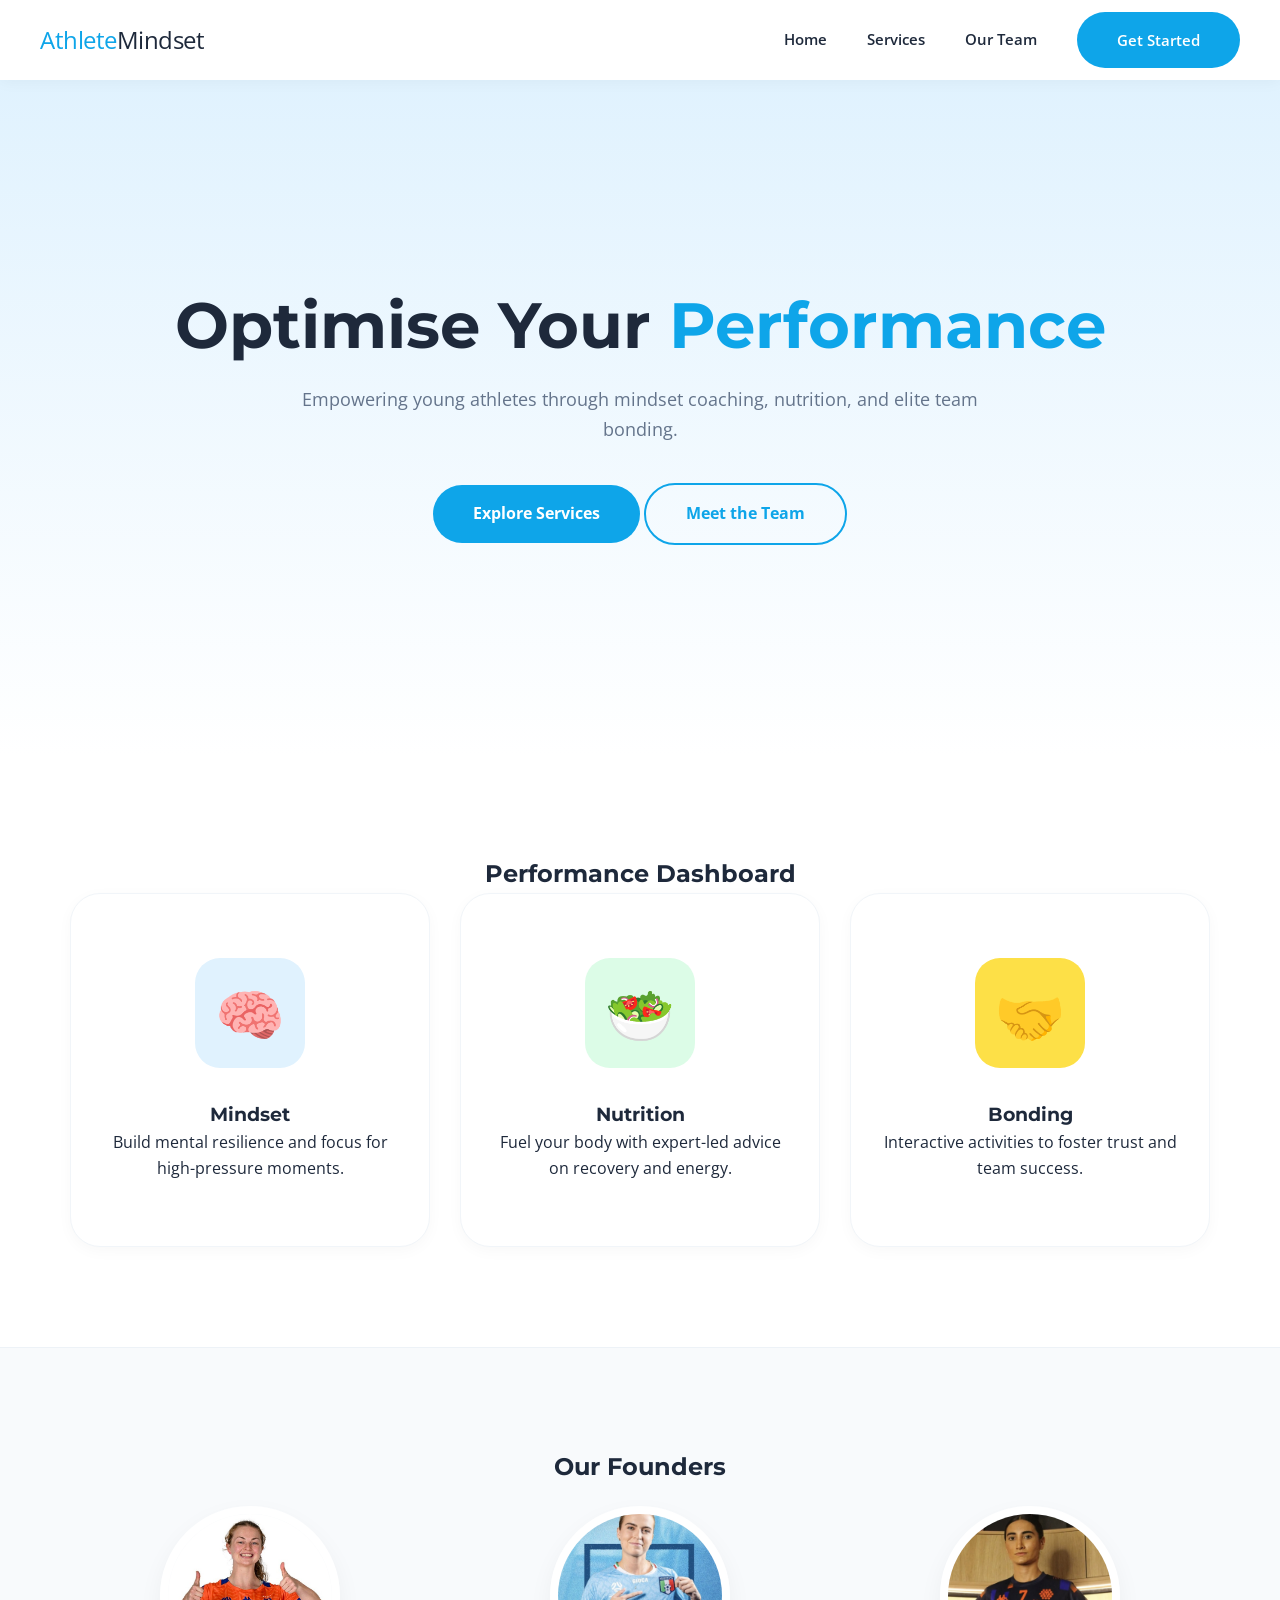
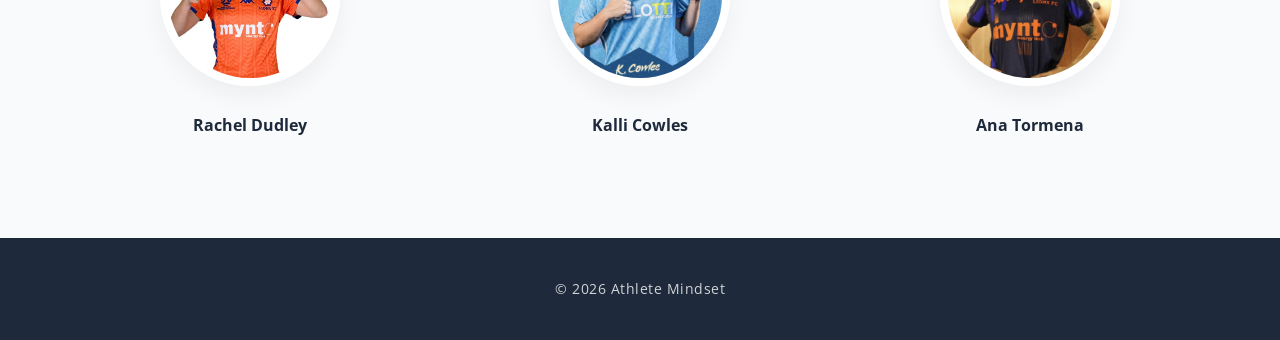
==== commit 8ac687c6: "UX to allow laptop screen and mobile and different window sizes. Also subtly hint with animationw he" ====
--- a/index.html
+++ b/index.html
@@ -10,20 +10,24 @@
 <body>
 
     <nav class="navbar">
-        <div class="logo">Athlete<span>Mindset</span></div>
-        <div class="menu-toggle" id="mobile-menu">
-            <span class="bar"></span><span class="bar"></span><span class="bar"></span>
+        <div class="nav-content"> <!-- Uses nav-content instead of container -->
+            <div class="logo">Athlete<span>Mindset</span></div>
+            
+            <div class="menu-toggle" id="mobile-menu">
+                <span class="bar"></span><span class="bar"></span><span class="bar"></span>
+            </div>
+
+            <ul class="nav-links">
+                <li><a href="index.html">Home</a></li>
+                <li><a href="#services">Services</a></li>
+                <li><a href="#about">Our Team</a></li>
+                <li><a href="#contact" class="btn-primary">Get Started</a></li>
+            </ul>
         </div>
-        <ul class="nav-links">
-            <li><a href="index.html">Home</a></li>
-            <li><a href="#services">Services</a></li>
-            <li><a href="#about">Our Team</a></li>
-            <li><a href="#contact" class="btn-primary">Get Started</a></li>
-        </ul>
     </nav>
 
     <header id="home" class="hero">
-        <div class="hero-content">
+        <div class="container">
             <h1>Optimise Your <span class="highlight">Performance</span></h1>
             <p>Empowering young athletes through mindset coaching, nutrition, and elite team bonding.</p>
             <div class="hero-btns">
@@ -34,52 +38,53 @@
     </header>
 
     <section id="services" class="dashboard-section">
-        <h2 class="section-title">Performance Dashboard</h2>
-        <div class="dashboard-grid">
-            <!-- Clickable Service Card -->
-            <a href="services/mindset.html" class="card-link">
-                <div class="card">
-                    <div class="card-icon blue">🧠</div>
-                    <h3>Mindset</h3>
-                    <p>Build mental resilience and focus for high-pressure moments.</p>
-                </div>
-            </a>
-            <a href="services/nutrition.html" class="card-link">
-                <div class="card">
-                    <div class="card-icon green">🥗</div>
-                    <h3>Nutrition</h3>
-                    <p>Fuel your body with expert-led advice on recovery and energy.</p>
-                </div>
-            </a>
-            <a href="services/bonding.html" class="card-link">
-                <div class="card">
-                    <div class="card-icon yellow">🤝</div>
-                    <h3>Bonding</h3>
-                    <p>Interactive activities to foster trust and team success.</p>
-                </div>
-            </a>
+        <div class="container">
+            <h2 style="text-align: center;">Performance Dashboard</h2>
+            <div class="dashboard-grid">
+                <a href="services/mindset.html" class="card-link">
+                    <div class="card">
+                        <div class="card-icon blue">🧠</div>
+                        <h3>Mindset</h3>
+                        <p>Build mental resilience and focus for high-pressure moments.</p>
+                    </div>
+                </a>
+                <a href="services/nutrition.html" class="card-link">
+                    <div class="card">
+                        <div class="card-icon green">🥗</div>
+                        <h3>Nutrition</h3>
+                        <p>Fuel your body with expert-led advice on recovery and energy.</p>
+                    </div>
+                </a>
+                <a href="services/bonding.html" class="card-link">
+                    <div class="card">
+                        <div class="card-icon yellow">🤝</div>
+                        <h3>Bonding</h3>
+                        <p>Interactive activities to foster trust and team success.</p>
+                    </div>
+                </a>
+            </div>
         </div>
     </section>
 
     <section id="about" class="about-section">
-        <div class="about-container">
-            <h2>Our Founders</h2>
+        <div class="container">
+            <h2 style="text-align: center; margin-bottom: 20px;">Our Founders</h2>
             <div class="team-grid">
                 <a href="team/rachel.html" class="team-link">
-                    <div class="team-member">
-                        <img src="assets/rachel.jpg" alt="Rachel Dudley" class="member-photo">
+                    <div class="team-member" style="text-align: center;">
+                        <img src="assets/rachel.jpg" alt="Rachel" class="member-photo">
                         <h4>Rachel Dudley</h4>
                     </div>
                 </a>
                 <a href="team/kalli.html" class="team-link">
-                    <div class="team-member">
-                        <img src="assets/kalli.jpg" alt="Kalli Cowles" class="member-photo">
+                    <div class="team-member" style="text-align: center;">
+                        <img src="assets/kalli.jpg" alt="Kalli" class="member-photo">
                         <h4>Kalli Cowles</h4>
                     </div>
                 </a>
                 <a href="team/ana.html" class="team-link">
-                    <div class="team-member">
-                        <img src="assets/ana.jpg" alt="Ana Tormena" class="member-photo">
+                    <div class="team-member" style="text-align: center;">
+                        <img src="assets/ana.jpg" alt="Ana" class="member-photo">
                         <h4>Ana Tormena</h4>
                     </div>
                 </a>
--- a/style.css
+++ b/style.css
@@ -1,156 +1,289 @@
+/* ========================================== */
+/* 1. VARIABLES & CORE SETUP                  */
+/* ========================================== */
 :root {
     --primary-blue: #0EA5E9;
     --soft-blue: #E0F2FE;
     --light-green: #DCFCE7;
     --accent-yellow: #FDE047;
     --text-dark: #1E293B;
+    --text-light: #64748B;
     --white: #FFFFFF;
-}
-
-* { margin: 0; padding: 0; box-sizing: border-box; }
-body { font-family: 'Open Sans', sans-serif; background-color: #F8FAFC; overflow-x: hidden; }
-
-/* Desktop Navigation */
+    --bg-light: #F8FAFC;
+    
+    /* Spacing Constants */
+    --max-width: 1200px;
+    --section-padding: 100px; 
+}
+
+* { 
+    margin: 0; 
+    padding: 0; 
+    box-sizing: border-box; 
+}
+
+/* Global Link Reset */
+a { 
+    text-decoration: none; 
+    color: inherit; 
+    display: inline-block; 
+    cursor: pointer; /* Ensures the hand icon appears */
+}
+
+body { 
+    font-family: 'Open Sans', sans-serif; 
+    background-color: var(--white); 
+    color: var(--text-dark);
+    line-height: 1.6;
+    overflow-x: hidden;
+    -webkit-font-smoothing: antialiased;
+}
+
+h1, h2, h3 { 
+    font-family: 'Montserrat', sans-serif; 
+    font-weight: 700;
+}
+
+/* ========================================== */
+/* 2. NAVIGATION                              */
+/* ========================================== */
 .navbar {
-    display: flex;
-    justify-content: space-between;
-    align-items: center;
-    padding: 1rem 5%;
     background: var(--white);
     position: sticky;
     top: 0;
     z-index: 1000;
-    height: 70px;
-}
-
-.logo { font-size: 1.5rem; font-weight: 700; color: var(--primary-blue); }
+    height: 80px;
+    display: flex;
+    align-items: center;
+    box-shadow: 0 2px 15px rgba(0, 0, 0, 0.04);
+    padding: 0 40px; 
+}
+
+.nav-content {
+    width: 100%;
+    display: flex;
+    justify-content: space-between;
+    align-items: center;
+}
+
+.logo { 
+    font-size: 1.5rem; 
+    color: var(--primary-blue); 
+    letter-spacing: -0.5px;
+}
 .logo span { color: var(--text-dark); }
 
-.nav-links { display: flex; list-style: none; align-items: center; }
-.nav-links li { margin-left: 2rem; }
-.nav-links a { text-decoration: none; color: var(--text-dark); font-weight: 600; }
-
-/* Mobile Menu Toggle (Hidden on Desktop) */
+.nav-links { 
+    display: flex; 
+    list-style: none; 
+    align-items: center; 
+}
+.nav-links li { margin-left: 2.5rem; }
+.nav-links a { 
+    font-weight: 600; 
+    font-size: 0.95rem;
+    transition: all 0.3s ease; 
+}
+.nav-links a:hover { 
+    color: var(--primary-blue);
+    transform: translateY(-2px);
+}
+
+/* ========================================== */
+/* 3. HERO SECTION                            */
+/* ========================================== */
+.hero {
+    min-height: 75vh;
+    display: flex;
+    align-items: center;
+    text-align: center;
+    background: linear-gradient(180deg, var(--soft-blue) 0%, #ffffff 100%);
+    padding: 80px 0;
+}
+
+.container {
+    max-width: var(--max-width);
+    margin: 0 auto;
+    padding: 0 30px;
+    width: 100%;
+}
+
+.hero h1 { 
+    font-size: clamp(2.5rem, 6vw, 4rem); 
+    margin-bottom: 1.5rem; 
+    line-height: 1.1;
+}
+
+.highlight { color: var(--primary-blue); }
+
+.hero p { 
+    font-size: 1.15rem; 
+    max-width: 700px; 
+    margin: 0 auto 2.5rem; 
+    color: var(--text-light);
+}
+
+/* Button Hover UX */
+.btn-primary, .btn-secondary { 
+    padding: 1rem 2.5rem; 
+    border-radius: 50px; 
+    font-weight: 700;
+    transition: all 0.3s cubic-bezier(0.175, 0.885, 0.32, 1.275);
+}
+
+.btn-primary { background: var(--primary-blue); color: var(--white) !important; }
+.btn-primary:hover { 
+    transform: translateY(-4px) scale(1.05);
+    box-shadow: 0 10px 20px rgba(14, 165, 233, 0.3);
+}
+
+.btn-secondary { border: 2px solid var(--primary-blue); color: var(--primary-blue) !important; }
+.btn-secondary:hover { 
+    background: var(--soft-blue);
+    transform: translateY(-4px);
+}
+
+/* ========================================== */
+/* 4. DASHBOARD GRID (Hover Lift Effect)      */
+/* ========================================== */
+.dashboard-section { padding: var(--section-padding) 0; }
+
+.section-title {
+    font-size: 2.2rem;
+    text-align: center;
+    margin-bottom: 60px;
+}
+
+.dashboard-grid, .team-grid {
+    display: flex;
+    flex-direction: column; 
+    gap: 30px;
+}
+
+@media screen and (min-width: 1024px) {
+    .dashboard-grid, .team-grid {
+        flex-direction: row;
+        justify-content: center;
+    }
+    .dashboard-grid > a, .team-link {
+        flex: 1; 
+    }
+}
+
+/* Service Card Hover UX */
+.card {
+    background: var(--white);
+    padding: 4rem 2rem;
+    border-radius: 30px;
+    text-align: center;
+    border: 1px solid #f1f5f9;
+    box-shadow: 0 4px 15px rgba(0, 0, 0, 0.03);
+    height: 100%;
+    transition: all 0.4s ease; /* Smooth transition */
+}
+
+.card-link:hover .card {
+    transform: translateY(-10px); /* Lifts the card */
+    box-shadow: 0 20px 40px rgba(0, 0, 0, 0.08); /* Deepens shadow */
+    border-color: var(--soft-blue);
+}
+
+.card-icon {
+    font-size: 3.5rem;
+    width: 110px;
+    height: 110px;
+    line-height: 110px;
+    border-radius: 25px;
+    margin: 0 auto 2rem;
+    display: inline-block;
+    transition: transform 0.4s ease;
+}
+
+.blue { background-color: var(--soft-blue); }
+.green { background-color: var(--light-green); }
+.yellow { background-color: var(--accent-yellow); }
+
+/* Make the icon pop on hover */
+.card-link:hover .card-icon {
+    transform: scale(1.1);
+}
+
+/* ========================================== */
+/* 5. TEAM UX (Photo Hover)                   */
+/* ========================================== */
+.about-section { 
+    padding: var(--section-padding) 0; 
+    background-color: var(--bg-light); 
+    border-top: 1px solid #edf2f7;
+}
+
+.team-member { text-align: center; }
+
+.member-photo {
+    width: 180px; 
+    height: 180px;
+    border-radius: 50%;
+    margin: 0 auto 1.2rem;
+    border: 8px solid var(--white);
+    object-fit: cover;
+    box-shadow: 0 10px 25px rgba(0, 0, 0, 0.05);
+    transition: all 0.4s ease;
+}
+
+/* Team Hover UX */
+.team-link:hover .member-photo {
+    transform: scale(1.08); /* Photo grows slightly */
+    border-color: var(--primary-blue); /* Border changes to theme blue */
+    box-shadow: 0 15px 35px rgba(14, 165, 233, 0.2);
+}
+
+.team-link:hover h4 {
+    color: var(--primary-blue);
+    transition: 0.3s;
+}
+
+/* ========================================== */
+/* 6. FOOTER (Compact)                        */
+/* ========================================== */
+footer {
+    padding: 2.5rem 0; 
+    background: var(--text-dark);
+    color: var(--white);
+    text-align: center;
+}
+
+footer p { 
+    opacity: 0.8; 
+    font-size: 0.85rem; 
+    letter-spacing: 0.5px;
+}
+
+/* ========================================== */
+/* 7. MOBILE MENU                             */
+/* ========================================== */
 .menu-toggle { display: none; cursor: pointer; }
-.bar { display: block; width: 25px; height: 3px; margin: 5px auto; background-color: var(--text-dark); transition: 0.3s; }
-
-/* Hero Section */
-.hero {
-    height: 90vh;
-    display: flex;
-    align-items: center;
-    justify-content: center;
-    text-align: center;
-    background: linear-gradient(135deg, var(--soft-blue) 0%, #ffffff 100%);
-    padding: 0 5%;
-}
-.hero h1 { font-size: 3.5rem; font-family: 'Montserrat'; margin-bottom: 1rem; line-height: 1.2; }
-.highlight { color: var(--primary-blue); }
-.hero p { font-size: 1.1rem; max-width: 600px; margin: 0 auto 2rem; }
-
-/* Buttons */
-.btn-primary { background: var(--primary-blue); color: white; padding: 0.8rem 1.5rem; border-radius: 50px; text-decoration: none; }
-.btn-secondary { border: 2px solid var(--primary-blue); color: var(--primary-blue); padding: 0.8rem 1.5rem; border-radius: 50px; text-decoration: none; margin-left: 10px; }
-
-/* Grid Sections */
-.dashboard-section, .about-section { padding: 4rem 5%; text-align: center; }
-.dashboard-grid { display: grid; grid-template-columns: repeat(3, 1fr); gap: 20px; margin-top: 30px; }
-.card { background: white; padding: 2rem; border-radius: 20px; box-shadow: 0 5px 15px rgba(0,0,0,0.05); }
-.card-icon { font-size: 2rem; margin-bottom: 1rem; padding: 10px; border-radius: 10px; display: inline-block; }
-.blue { background: var(--soft-blue); } .green { background: var(--light-green); } .yellow { background: var(--accent-yellow); }
-
-.team-grid { display: flex; justify-content: center; gap: 20px; margin-top: 30px; }
-.member-photo {
-    width: 150px;
-    height: 150px;
-    border-radius: 50%;
-    margin: 0 auto 1rem;
-    border: 5px solid white;
-    object-fit: cover; /* This stops the photo from looking squashed */
-    display: block;
-    background: #cbd5e1; /* Fallback color if image fails to load */
-}
-
-/* Adjust size for the smaller icons on the home page if needed */
-.team-grid .member-photo {
-    width: 120px;
-    height: 120px;
-}
-
-footer { padding: 2rem; text-align: center; background: var(--text-dark); color: white; }
-
-/* For linking to subpages */
-.card-link, .team-link {
-    text-decoration: none;
-    color: inherit; /* Keeps the text dark */
-    display: block;
-}
-
-.team-link:hover .member-photo {
-    border: 5px solid var(--primary-blue);
-    transform: scale(1.05);
-    transition: 0.3s;
-}
-
-/* Page content style for sub-pages */
+.bar { display: block; width: 25px; height: 3px; margin: 6px auto; background-color: var(--text-dark); transition: 0.3s; }
+
+@media screen and (max-width: 768px) {
+    .navbar { padding: 0 20px; }
+    .menu-toggle { display: block; }
+    .nav-links {
+        position: fixed; top: 80px; left: -100%;
+        flex-direction: column; background: var(--white);
+        width: 100%; height: 100vh;
+        padding-top: 40px; transition: 0.4s;
+    }
+    .nav-links.active { left: 0; }
+}
+
+/* Sub-page Specific Header Fixes */
 .page-header {
-    padding: 100px 10% 50px;
+    padding: 100px 20px 60px;
+    text-align: center;
     background: var(--soft-blue);
-    text-align: center;
-}
-
+}
 .content-section {
-    padding: 50px 10%;
+    padding: 60px 20px;
     max-width: 800px;
     margin: 0 auto;
-    line-height: 1.8;
-}
-
-.back-btn {
-    display: inline-block;
-    margin-bottom: 20px;
-    text-decoration: none;
-    color: var(--primary-blue);
-    font-weight: 600;
-}
-
-/* ========================================== */
-/* MOBILE RESPONSIVE RULES (The Fix)          */
-/* ========================================== */
-
-@media screen and (max-width: 768px) {
-    /* Navbar Mobile */
-    .menu-toggle { display: block; z-index: 1001; }
-    
-    .nav-links {
-        position: fixed;
-        top: -100%; /* Hidden off-screen */
-        left: 0;
-        flex-direction: column;
-        background: white;
-        width: 100%;
-        text-align: center;
-        transition: 0.3s;
-        box-shadow: 0 10px 10px rgba(0,0,0,0.1);
-        padding: 2rem 0;
-    }
-
-    .nav-links.active { top: 70px; } /* Slides down when clicked */
-    .nav-links li { margin: 1.5rem 0; }
-
-    /* Hero Mobile */
-    .hero h1 { font-size: 2.2rem; }
-    .hero-btns { display: flex; flex-direction: column; gap: 15px; }
-    .btn-secondary { margin-left: 0; }
-
-    /* Dashboard Grid Mobile (Stacking the cards) */
-    .dashboard-grid {
-        grid-template-columns: 1fr; /* Single column */
-    }
-
-    /* Team Grid Mobile */
-    .team-grid {
-        flex-direction: column;
-        align-items: center;
-    }
 }
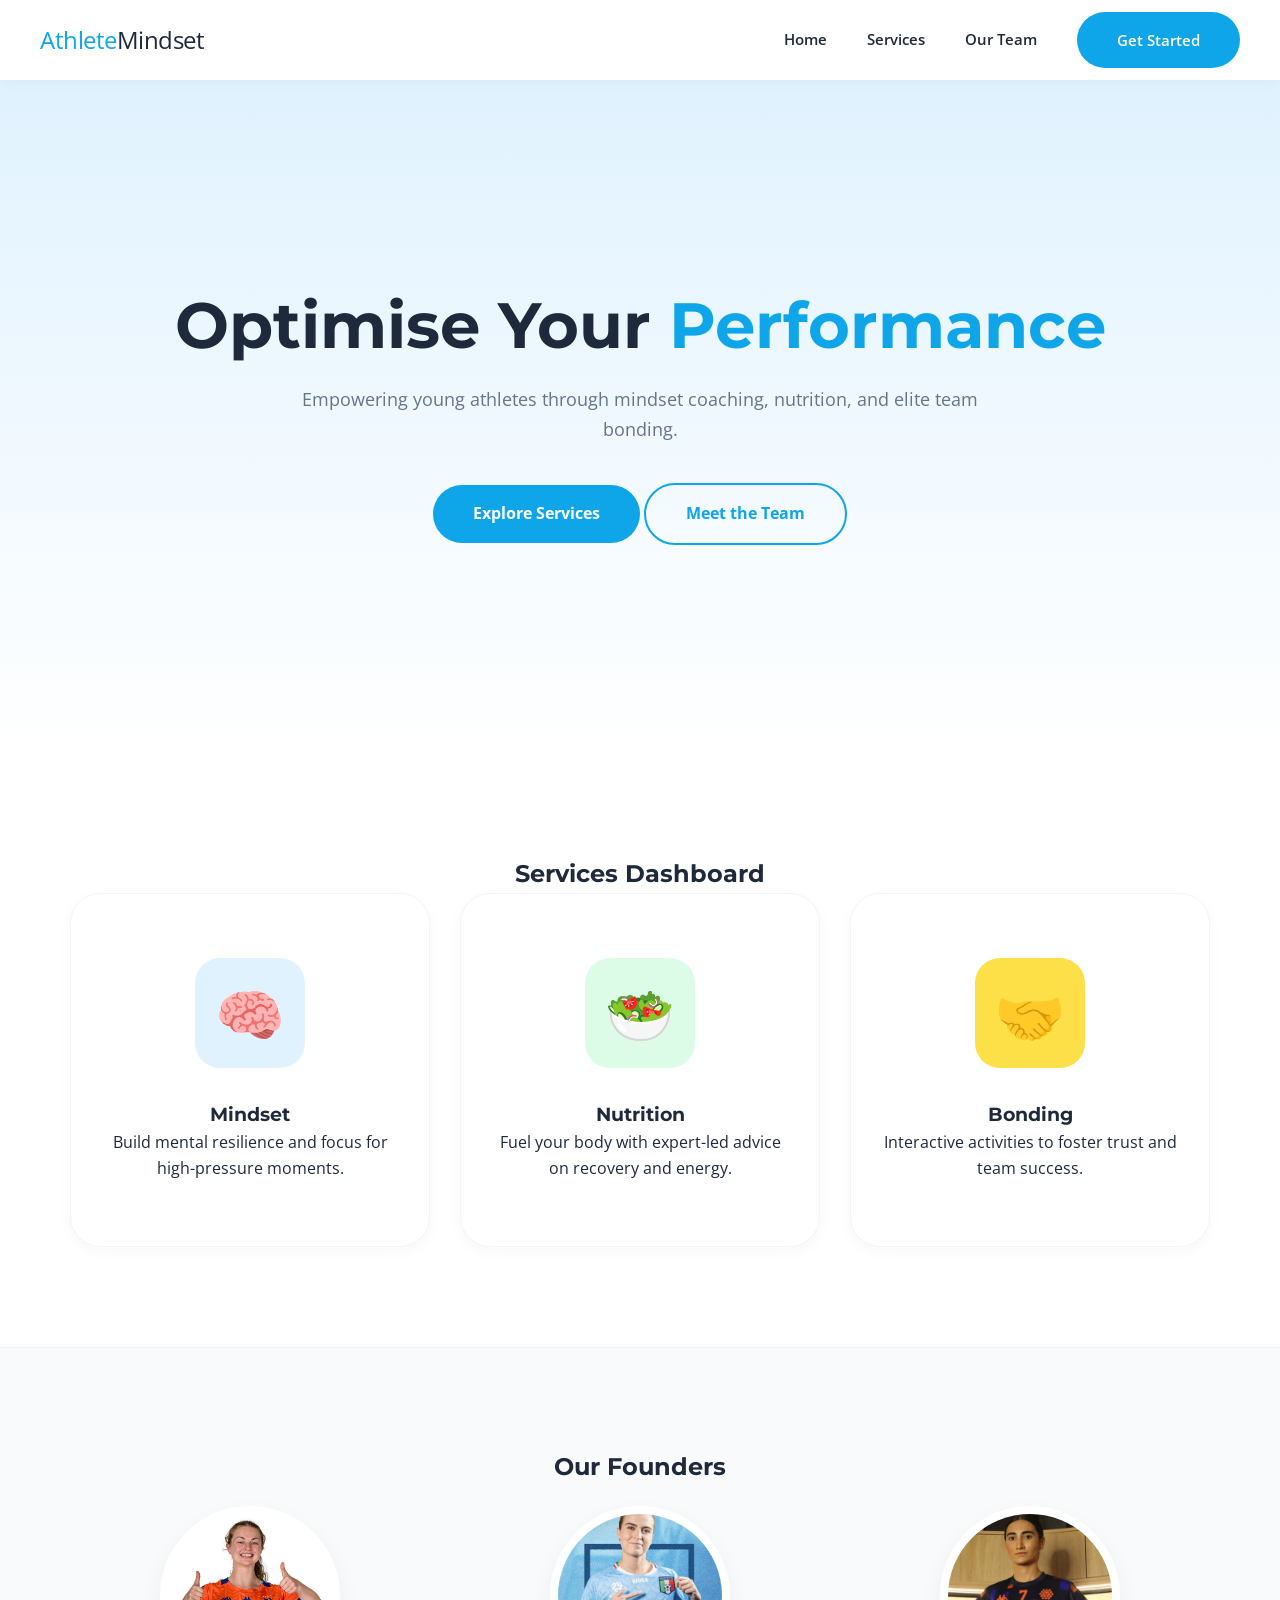
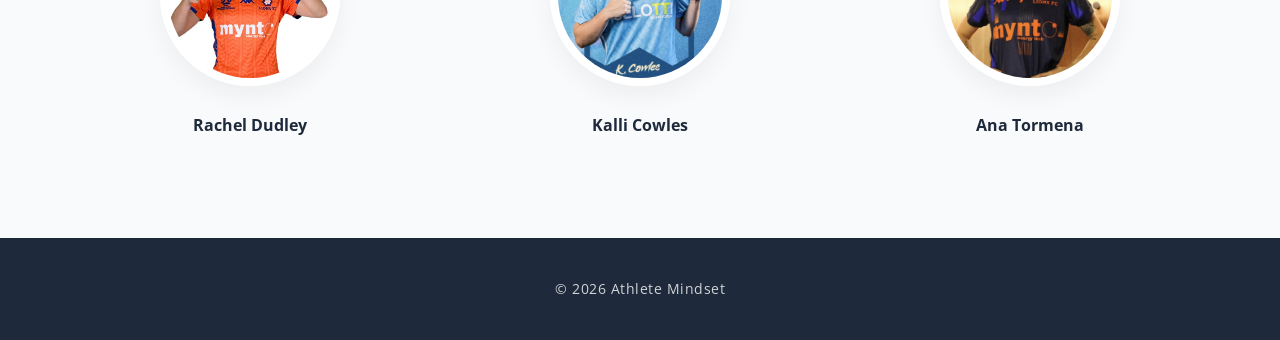
==== commit 5f1044c8: "call it services dashboard not Performance Dashboard" ====
--- a/index.html
+++ b/index.html
@@ -39,7 +39,7 @@
 
     <section id="services" class="dashboard-section">
         <div class="container">
-            <h2 style="text-align: center;">Performance Dashboard</h2>
+            <h2 style="text-align: center;">Services Dashboard</h2>
             <div class="dashboard-grid">
                 <a href="services/mindset.html" class="card-link">
                     <div class="card">
